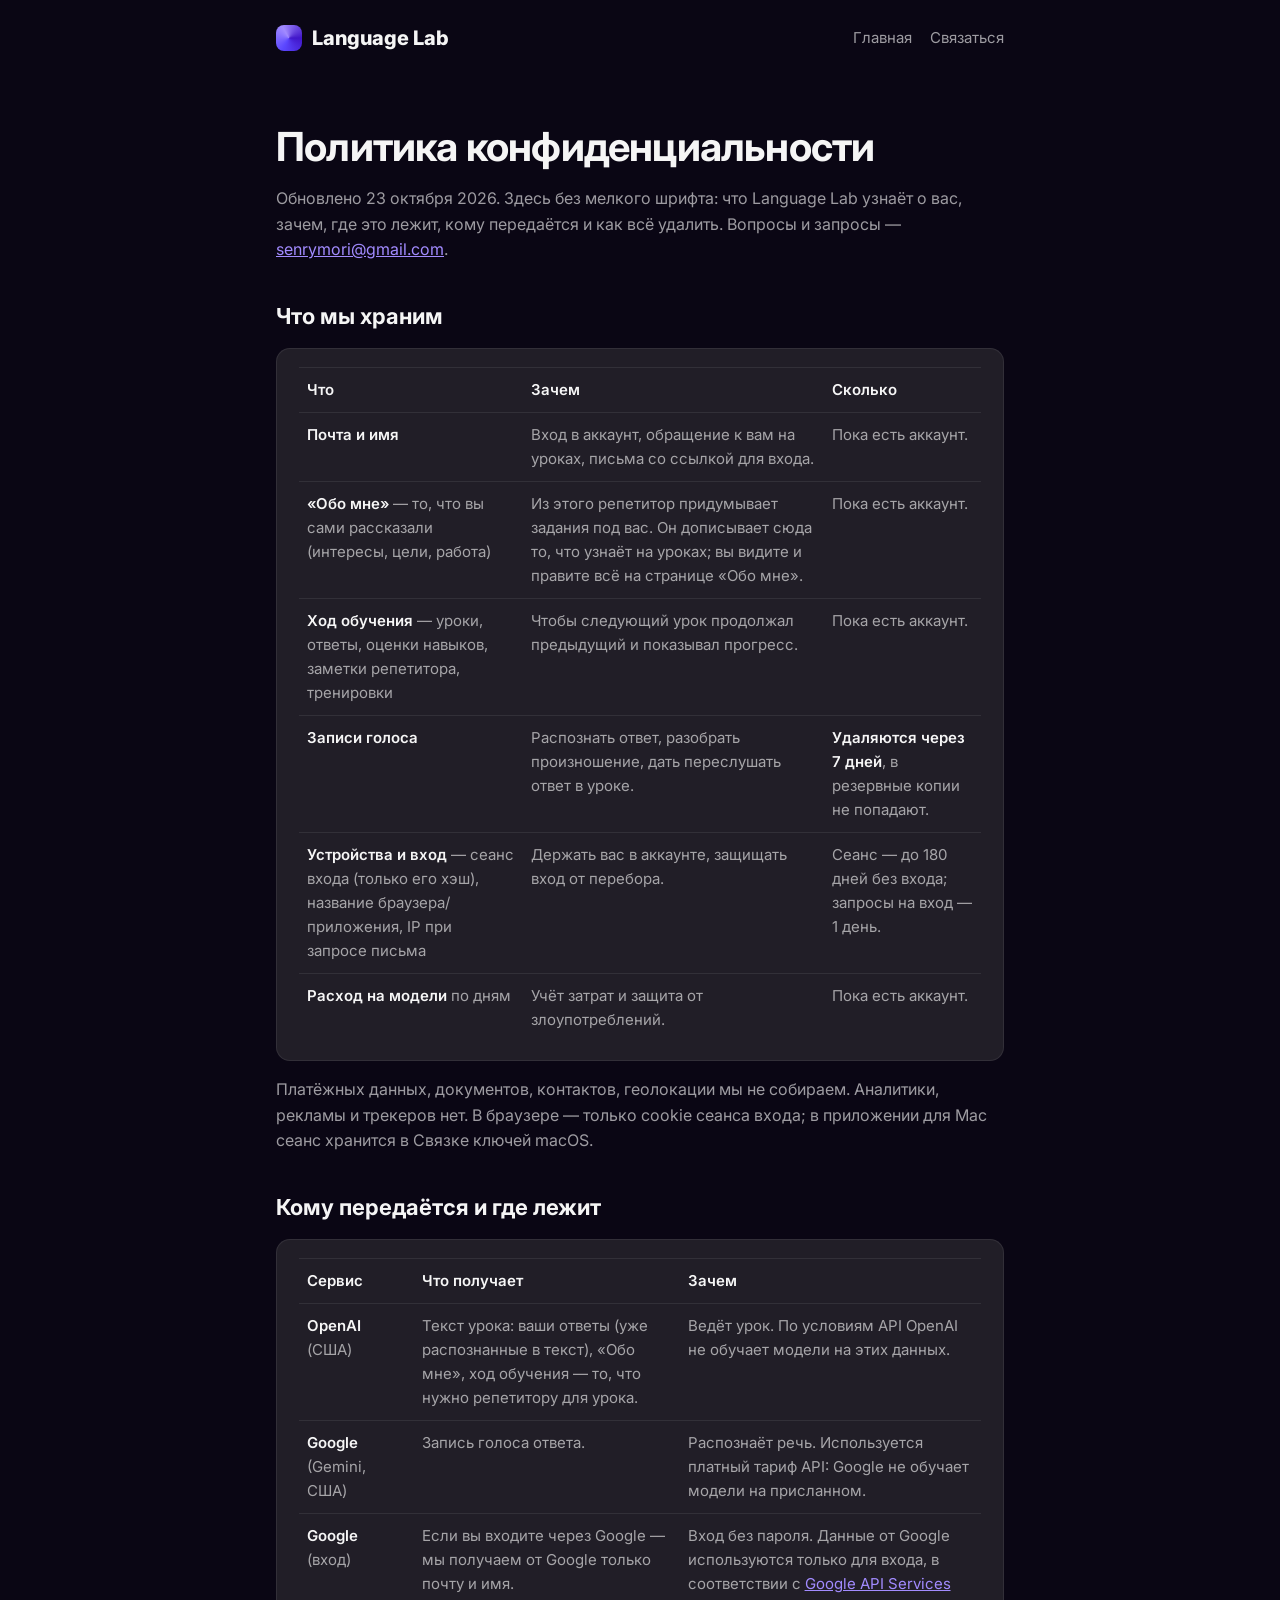
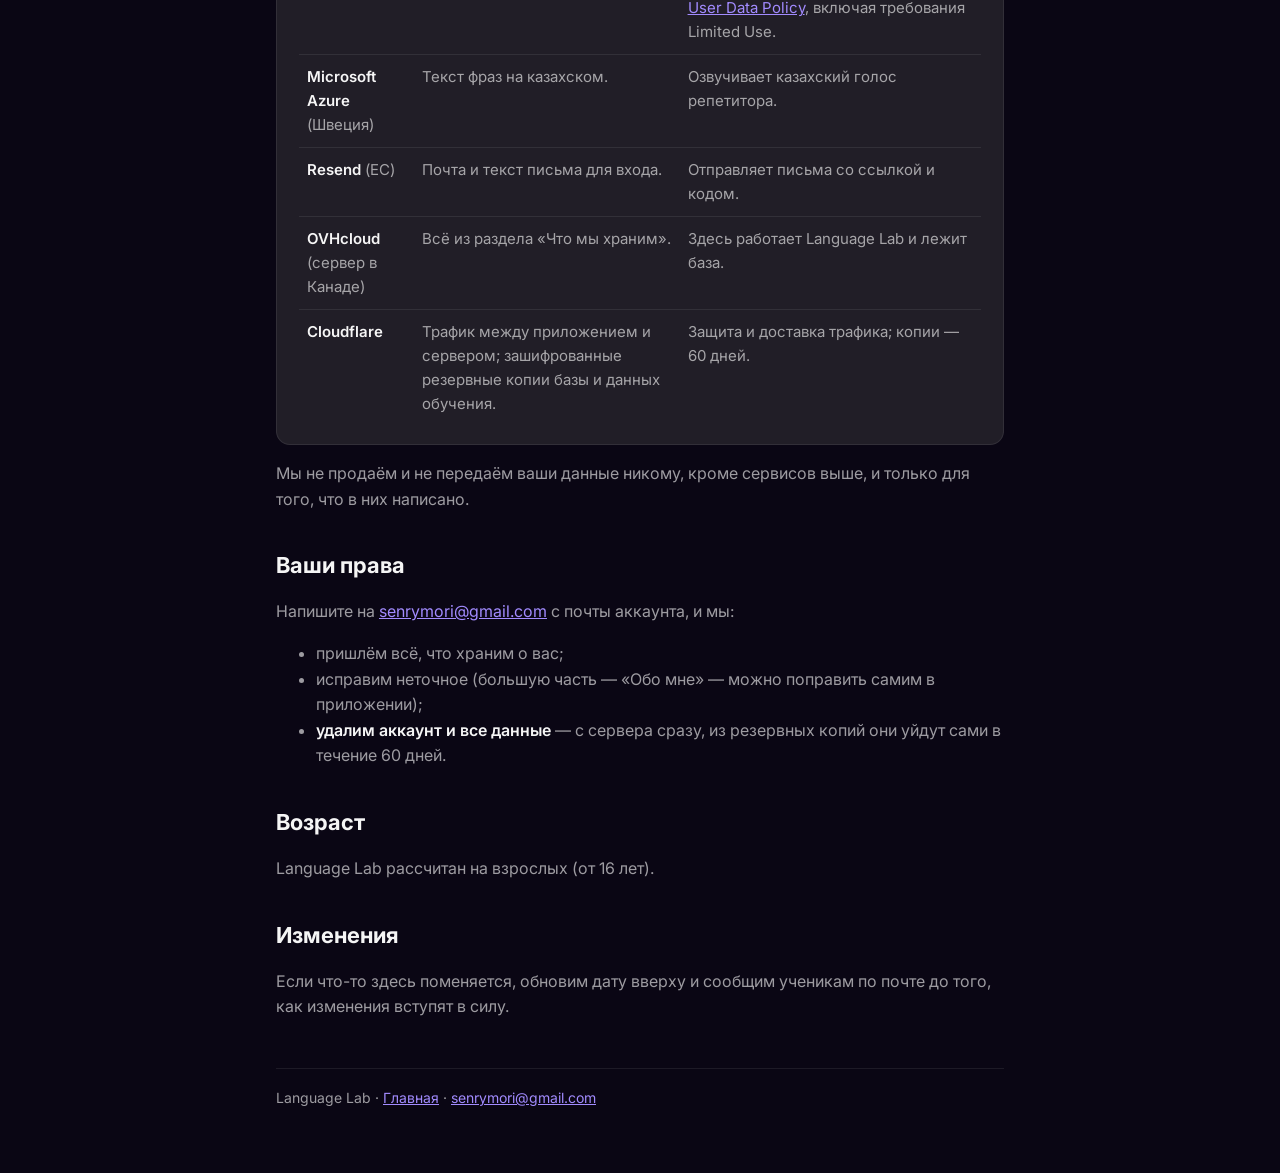
==== site/privacy/index.html @ 1368e7fe "Pages in site/ served by Cloudflare on langlab.uk (wrangler deploy): icon, link preview, 404, Google" ====
<!doctype html>
<html lang="ru">
<head>
<meta charset="utf-8">
<meta name="viewport" content="width=device-width, initial-scale=1">
<title>Политика конфиденциальности — Language Lab</title>
<meta name="description" content="Что Language Lab хранит о вас, кому передаёт и как всё удалить.">
<meta name="theme-color" content="#0a0614">
<link rel="icon" href="/favicon.svg" type="image/svg+xml">
<link rel="preconnect" href="https://fonts.googleapis.com">
<link href="https://fonts.googleapis.com/css2?family=Inter:wght@400;600;800&display=swap" rel="stylesheet">
<link rel="stylesheet" href="/style.css">
</head>
<body>
<div class="wrap">
<header><a class="logo" href="/"><i></i>Language Lab</a><nav><a href="/">Главная</a><a href="mailto:senrymori@gmail.com">Связаться</a></nav></header>

<h1>Политика конфиденциальности</h1>
<p>Обновлено 23 октября 2026. Здесь без мелкого шрифта: что Language Lab узнаёт о вас, зачем, где это лежит, кому
передаётся и как всё удалить. Вопросы и запросы — <a href="mailto:senrymori@gmail.com">senrymori@gmail.com</a>.</p>

<h2>Что мы храним</h2>
<div class="card table"><table>
<tr><th>Что</th><th>Зачем</th><th>Сколько</th></tr>
<tr><td><strong>Почта и имя</strong></td><td>Вход в аккаунт, обращение к вам на уроках, письма со ссылкой для входа.</td><td>Пока есть аккаунт.</td></tr>
<tr><td><strong>«Обо мне»</strong> — то, что вы сами рассказали (интересы, цели, работа)</td><td>Из этого репетитор придумывает задания под вас. Он дописывает сюда то, что узнаёт на уроках; вы видите и правите всё на странице «Обо мне».</td><td>Пока есть аккаунт.</td></tr>
<tr><td><strong>Ход обучения</strong> — уроки, ответы, оценки навыков, заметки репетитора, тренировки</td><td>Чтобы следующий урок продолжал предыдущий и показывал прогресс.</td><td>Пока есть аккаунт.</td></tr>
<tr><td><strong>Записи голоса</strong></td><td>Распознать ответ, разобрать произношение, дать переслушать ответ в уроке.</td><td><strong>Удаляются через 7 дней</strong>, в резервные копии не попадают.</td></tr>
<tr><td><strong>Устройства и вход</strong> — сеанс входа (только его хэш), название браузера/приложения, IP при запросе письма</td><td>Держать вас в аккаунте, защищать вход от перебора.</td><td>Сеанс — до 180 дней без входа; запросы на вход — 1 день.</td></tr>
<tr><td><strong>Расход на модели</strong> по дням</td><td>Учёт затрат и защита от злоупотреблений.</td><td>Пока есть аккаунт.</td></tr>
</table></div>
<p>Платёжных данных, документов, контактов, геолокации мы не собираем. Аналитики, рекламы и трекеров нет. В браузере —
только cookie сеанса входа; в приложении для Mac сеанс хранится в Связке ключей macOS.</p>

<h2>Кому передаётся и где лежит</h2>
<div class="card table"><table>
<tr><th>Сервис</th><th>Что получает</th><th>Зачем</th></tr>
<tr><td><strong>OpenAI</strong> (США)</td><td>Текст урока: ваши ответы (уже распознанные в текст), «Обо мне», ход обучения — то, что нужно репетитору для урока.</td><td>Ведёт урок. По условиям API OpenAI не обучает модели на этих данных.</td></tr>
<tr><td><strong>Google</strong> (Gemini, США)</td><td>Запись голоса ответа.</td><td>Распознаёт речь. Используется платный тариф API: Google не обучает модели на присланном.</td></tr>
<tr><td><strong>Google</strong> (вход)</td><td>Если вы входите через Google — мы получаем от Google только почту и имя.</td><td>Вход без пароля. Данные от Google используются только для входа, в соответствии с <a href="https://developers.google.com/terms/api-services-user-data-policy">Google API Services User Data Policy</a>, включая требования Limited Use.</td></tr>
<tr><td><strong>Microsoft Azure</strong> (Швеция)</td><td>Текст фраз на казахском.</td><td>Озвучивает казахский голос репетитора.</td></tr>
<tr><td><strong>Resend</strong> (ЕС)</td><td>Почта и текст письма для входа.</td><td>Отправляет письма со ссылкой и кодом.</td></tr>
<tr><td><strong>OVHcloud</strong> (сервер в Канаде)</td><td>Всё из раздела «Что мы храним».</td><td>Здесь работает Language Lab и лежит база.</td></tr>
<tr><td><strong>Cloudflare</strong></td><td>Трафик между приложением и сервером; зашифрованные резервные копии базы и данных обучения.</td><td>Защита и доставка трафика; копии — 60 дней.</td></tr>
</table></div>
<p>Мы не продаём и не передаём ваши данные никому, кроме сервисов выше, и только для того, что в них написано.</p>

<h2>Ваши права</h2>
<p>Напишите на <a href="mailto:senrymori@gmail.com">senrymori@gmail.com</a> с почты аккаунта, и мы:</p>
<ul>
<li>пришлём всё, что храним о вас;</li>
<li>исправим неточное (большую часть — «Обо мне» — можно поправить самим в приложении);</li>
<li><strong>удалим аккаунт и все данные</strong> — с сервера сразу, из резервных копий они уйдут сами в течение 60 дней.</li>
</ul>

<h2>Возраст</h2>
<p>Language Lab рассчитан на взрослых (от 16 лет).</p>

<h2>Изменения</h2>
<p>Если что-то здесь поменяется, обновим дату вверху и сообщим ученикам по почте до того, как изменения вступят в силу.</p>

<footer>Language Lab · <a href="/">Главная</a> · <a href="mailto:senrymori@gmail.com">senrymori@gmail.com</a></footer>
</div>
</body>
</html>
---- style.css ----
:root { --bg: #0a0614; --card: rgba(59, 58, 62, .48); --line: rgba(255, 255, 255, .08); --text: rgba(255, 255, 255, .96);
  --muted: rgba(255, 255, 255, .6); --accent: #4116c9; --accent-hi: #5b47ff; }
* { box-sizing: border-box; }
body { margin: 0; background: var(--bg); color: var(--text); font: 16px/1.6 Inter, -apple-system, BlinkMacSystemFont, sans-serif; }
a { color: #a28bff; }
.wrap { max-width: 760px; margin: 0 auto; padding: 0 16px 64px; }
header { display: flex; align-items: center; justify-content: space-between; padding: 22px 0; }
.logo { display: flex; align-items: center; gap: 10px; font-weight: 800; font-size: 20px; color: var(--text); text-decoration: none; }
.logo i { width: 26px; height: 26px; border-radius: 8px; background: conic-gradient(from 210deg, #5b47ff, #a28bff, #4116c9, #5b47ff); }
nav a { color: var(--muted); text-decoration: none; margin-left: 18px; font-size: 15px; }
nav a:hover { color: var(--text); }
h1 { font-size: 40px; line-height: 1.15; letter-spacing: -.02em; margin: 48px 0 16px; }
h2 { font-size: 22px; margin: 36px 0 10px; }
p, li { color: var(--muted); }
strong { color: var(--text); font-weight: 600; }
.card { background: var(--card); border: 1px solid var(--line); border-radius: 14px; padding: 18px 22px; margin: 14px 0; }
.grid { display: grid; grid-template-columns: repeat(2, 1fr); gap: 12px; }
.grid .card { margin: 0; }
.grid .card b { display: block; color: var(--text); margin-bottom: 4px; }
table { width: 100%; border-collapse: collapse; font-size: 15px; }
th, td { text-align: left; vertical-align: top; padding: 10px 8px; border-top: 1px solid var(--line); }
th { color: var(--text); font-weight: 600; }
td { color: var(--muted); }
.table { overflow-x: auto; }
footer { margin-top: 48px; color: var(--muted); font-size: 14px; border-top: 1px solid var(--line); padding-top: 18px; }
::-webkit-scrollbar { width: 10px; height: 10px; background: transparent; }
::-webkit-scrollbar-thumb { background: rgba(255, 255, 255, .14); border-radius: 10px; border: 3px solid transparent; background-clip: padding-box; }
@media (max-width: 560px) { h1 { font-size: 30px; } nav a { margin-left: 12px; } .grid { grid-template-columns: 1fr; } }
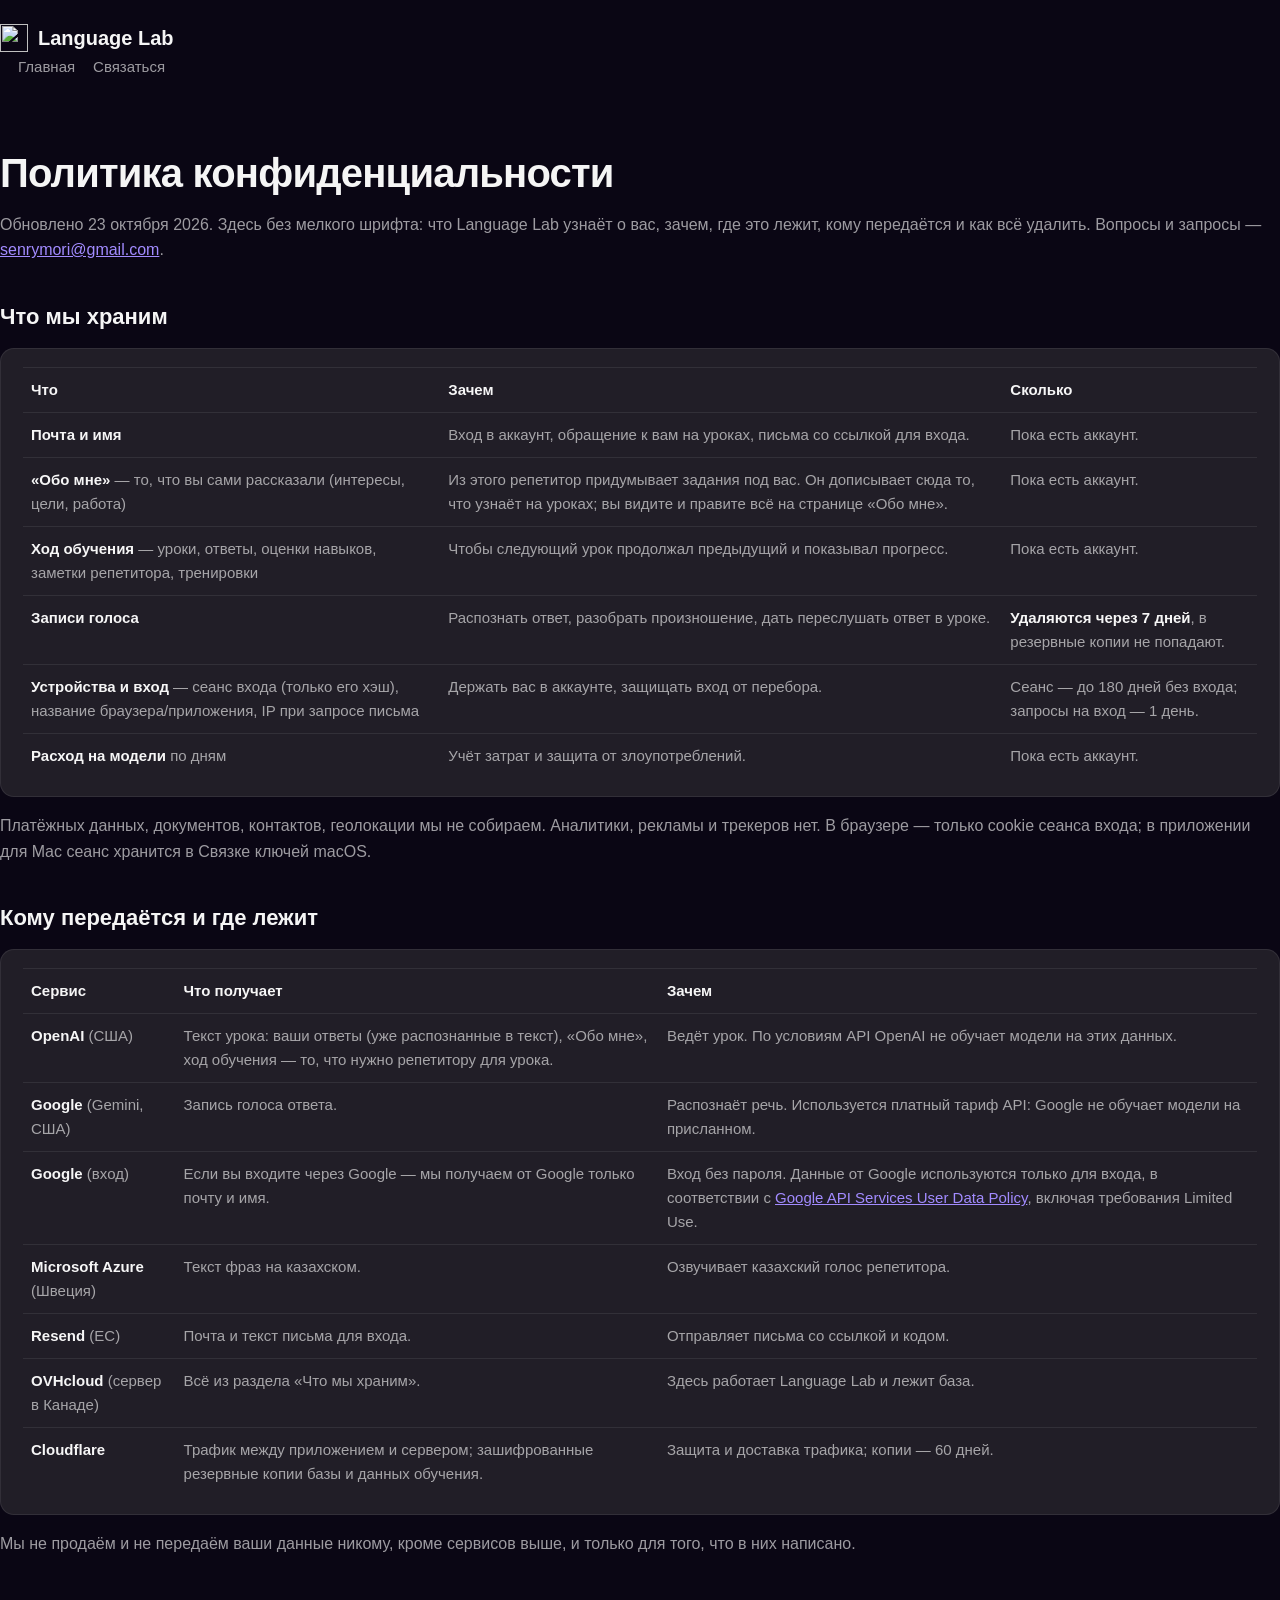
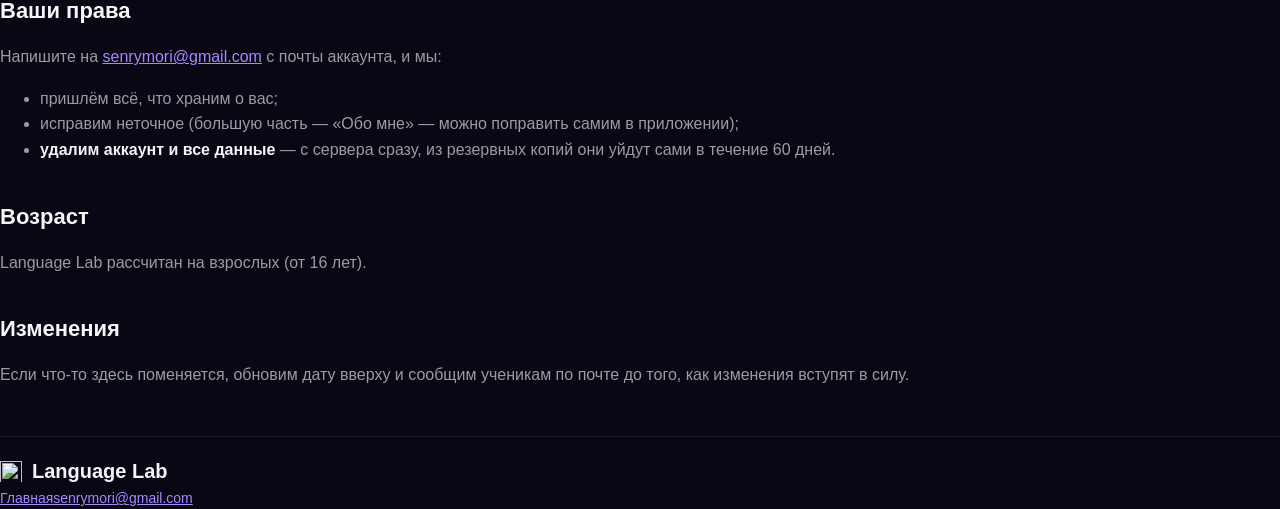
==== commit 78893c68: "Landing: hero with a lesson playing (the tutor hears the error and corrects it), language posters as" ====
--- a/site/privacy/index.html
+++ b/site/privacy/index.html
@@ -7,13 +7,16 @@
 <meta name="description" content="Что Language Lab хранит о вас, кому передаёт и как всё удалить.">
 <meta name="theme-color" content="#0a0614">
 <link rel="icon" href="/favicon.svg" type="image/svg+xml">
-<link rel="preconnect" href="https://fonts.googleapis.com">
-<link href="https://fonts.googleapis.com/css2?family=Inter:wght@400;600;800&display=swap" rel="stylesheet">
 <link rel="stylesheet" href="/style.css">
 </head>
 <body>
-<div class="wrap">
-<header><a class="logo" href="/"><i></i>Language Lab</a><nav><a href="/">Главная</a><a href="mailto:senrymori@gmail.com">Связаться</a></nav></header>
+<header class="bar">
+  <div class="bar-in">
+    <a class="logo" href="/"><img src="/favicon.svg" alt="" width="28" height="28">Language Lab</a>
+    <nav><a href="/">Главная</a><a href="mailto:senrymori@gmail.com">Связаться</a></nav>
+  </div>
+</header>
+<main class="doc">
 
 <h1>Политика конфиденциальности</h1>
 <p>Обновлено 23 октября 2026. Здесь без мелкого шрифта: что Language Lab узнаёт о вас, зачем, где это лежит, кому
@@ -59,7 +62,12 @@
 <h2>Изменения</h2>
 <p>Если что-то здесь поменяется, обновим дату вверху и сообщим ученикам по почте до того, как изменения вступят в силу.</p>
 
-<footer>Language Lab · <a href="/">Главная</a> · <a href="mailto:senrymori@gmail.com">senrymori@gmail.com</a></footer>
-</div>
+</main>
+<footer class="foot">
+  <div class="foot-in">
+    <a class="logo" href="/"><img src="/favicon.svg" alt="" width="22" height="22">Language Lab</a>
+    <span><a href="/">Главная</a><a href="mailto:senrymori@gmail.com">senrymori@gmail.com</a></span>
+  </div>
+</footer>
 </body>
 </html>
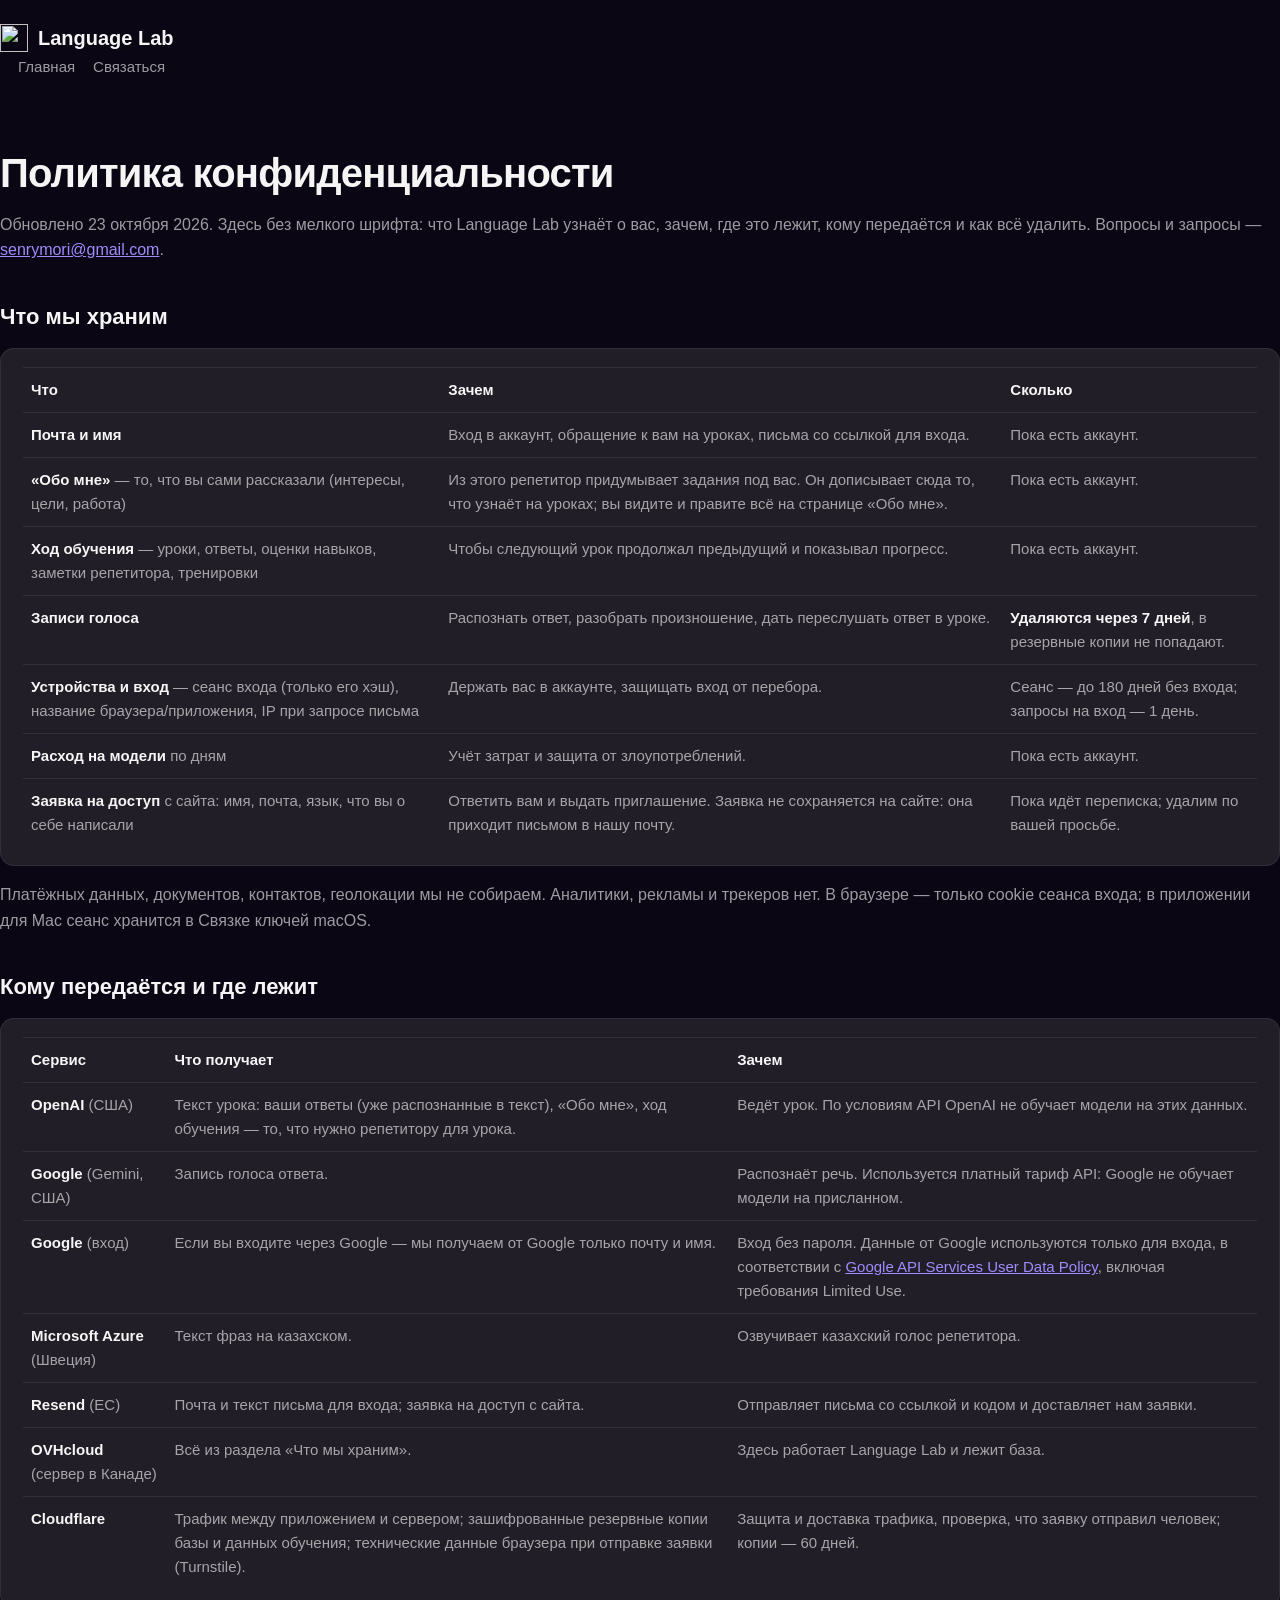
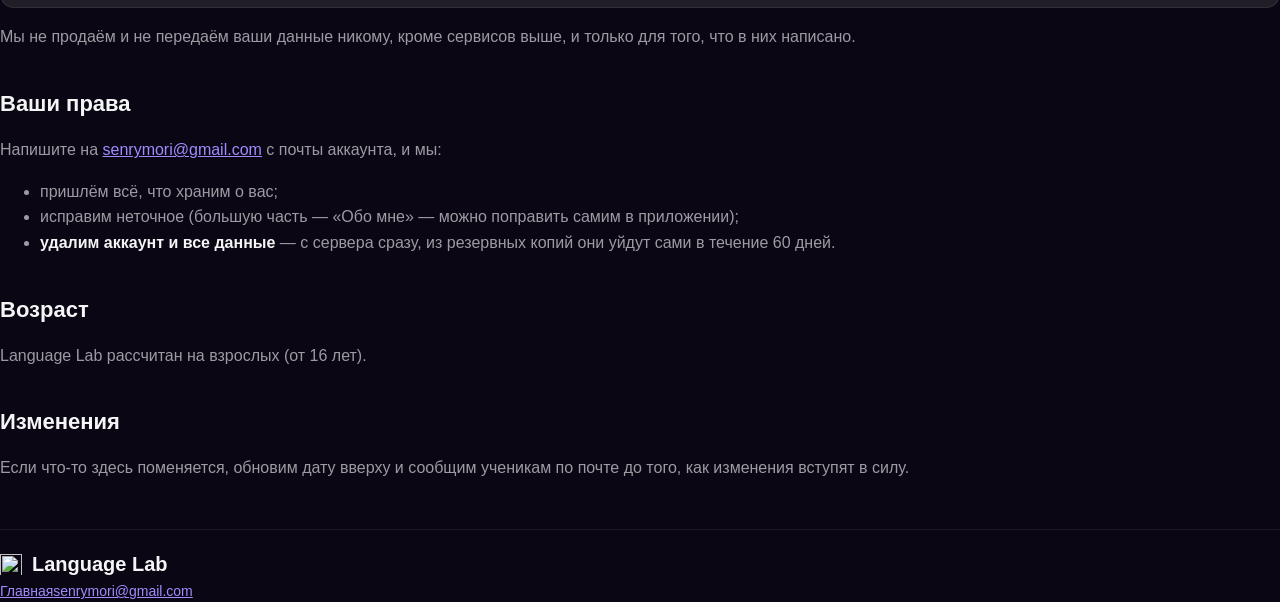
==== commit 7cec7443: "Access requests through a form on the site instead of the owner's address: the worker checks Turnsti" ====
--- a/site/privacy/index.html
+++ b/site/privacy/index.html
@@ -31,6 +31,7 @@
 <tr><td><strong>Записи голоса</strong></td><td>Распознать ответ, разобрать произношение, дать переслушать ответ в уроке.</td><td><strong>Удаляются через 7 дней</strong>, в резервные копии не попадают.</td></tr>
 <tr><td><strong>Устройства и вход</strong> — сеанс входа (только его хэш), название браузера/приложения, IP при запросе письма</td><td>Держать вас в аккаунте, защищать вход от перебора.</td><td>Сеанс — до 180 дней без входа; запросы на вход — 1 день.</td></tr>
 <tr><td><strong>Расход на модели</strong> по дням</td><td>Учёт затрат и защита от злоупотреблений.</td><td>Пока есть аккаунт.</td></tr>
+<tr><td><strong>Заявка на доступ</strong> с сайта: имя, почта, язык, что вы о себе написали</td><td>Ответить вам и выдать приглашение. Заявка не сохраняется на сайте: она приходит письмом в нашу почту.</td><td>Пока идёт переписка; удалим по вашей просьбе.</td></tr>
 </table></div>
 <p>Платёжных данных, документов, контактов, геолокации мы не собираем. Аналитики, рекламы и трекеров нет. В браузере —
 только cookie сеанса входа; в приложении для Mac сеанс хранится в Связке ключей macOS.</p>
@@ -42,9 +43,9 @@
 <tr><td><strong>Google</strong> (Gemini, США)</td><td>Запись голоса ответа.</td><td>Распознаёт речь. Используется платный тариф API: Google не обучает модели на присланном.</td></tr>
 <tr><td><strong>Google</strong> (вход)</td><td>Если вы входите через Google — мы получаем от Google только почту и имя.</td><td>Вход без пароля. Данные от Google используются только для входа, в соответствии с <a href="https://developers.google.com/terms/api-services-user-data-policy">Google API Services User Data Policy</a>, включая требования Limited Use.</td></tr>
 <tr><td><strong>Microsoft Azure</strong> (Швеция)</td><td>Текст фраз на казахском.</td><td>Озвучивает казахский голос репетитора.</td></tr>
-<tr><td><strong>Resend</strong> (ЕС)</td><td>Почта и текст письма для входа.</td><td>Отправляет письма со ссылкой и кодом.</td></tr>
+<tr><td><strong>Resend</strong> (ЕС)</td><td>Почта и текст письма для входа; заявка на доступ с сайта.</td><td>Отправляет письма со ссылкой и кодом и доставляет нам заявки.</td></tr>
 <tr><td><strong>OVHcloud</strong> (сервер в Канаде)</td><td>Всё из раздела «Что мы храним».</td><td>Здесь работает Language Lab и лежит база.</td></tr>
-<tr><td><strong>Cloudflare</strong></td><td>Трафик между приложением и сервером; зашифрованные резервные копии базы и данных обучения.</td><td>Защита и доставка трафика; копии — 60 дней.</td></tr>
+<tr><td><strong>Cloudflare</strong></td><td>Трафик между приложением и сервером; зашифрованные резервные копии базы и данных обучения; технические данные браузера при отправке заявки (Turnstile).</td><td>Защита и доставка трафика, проверка, что заявку отправил человек; копии — 60 дней.</td></tr>
 </table></div>
 <p>Мы не продаём и не передаём ваши данные никому, кроме сервисов выше, и только для того, что в них написано.</p>
 
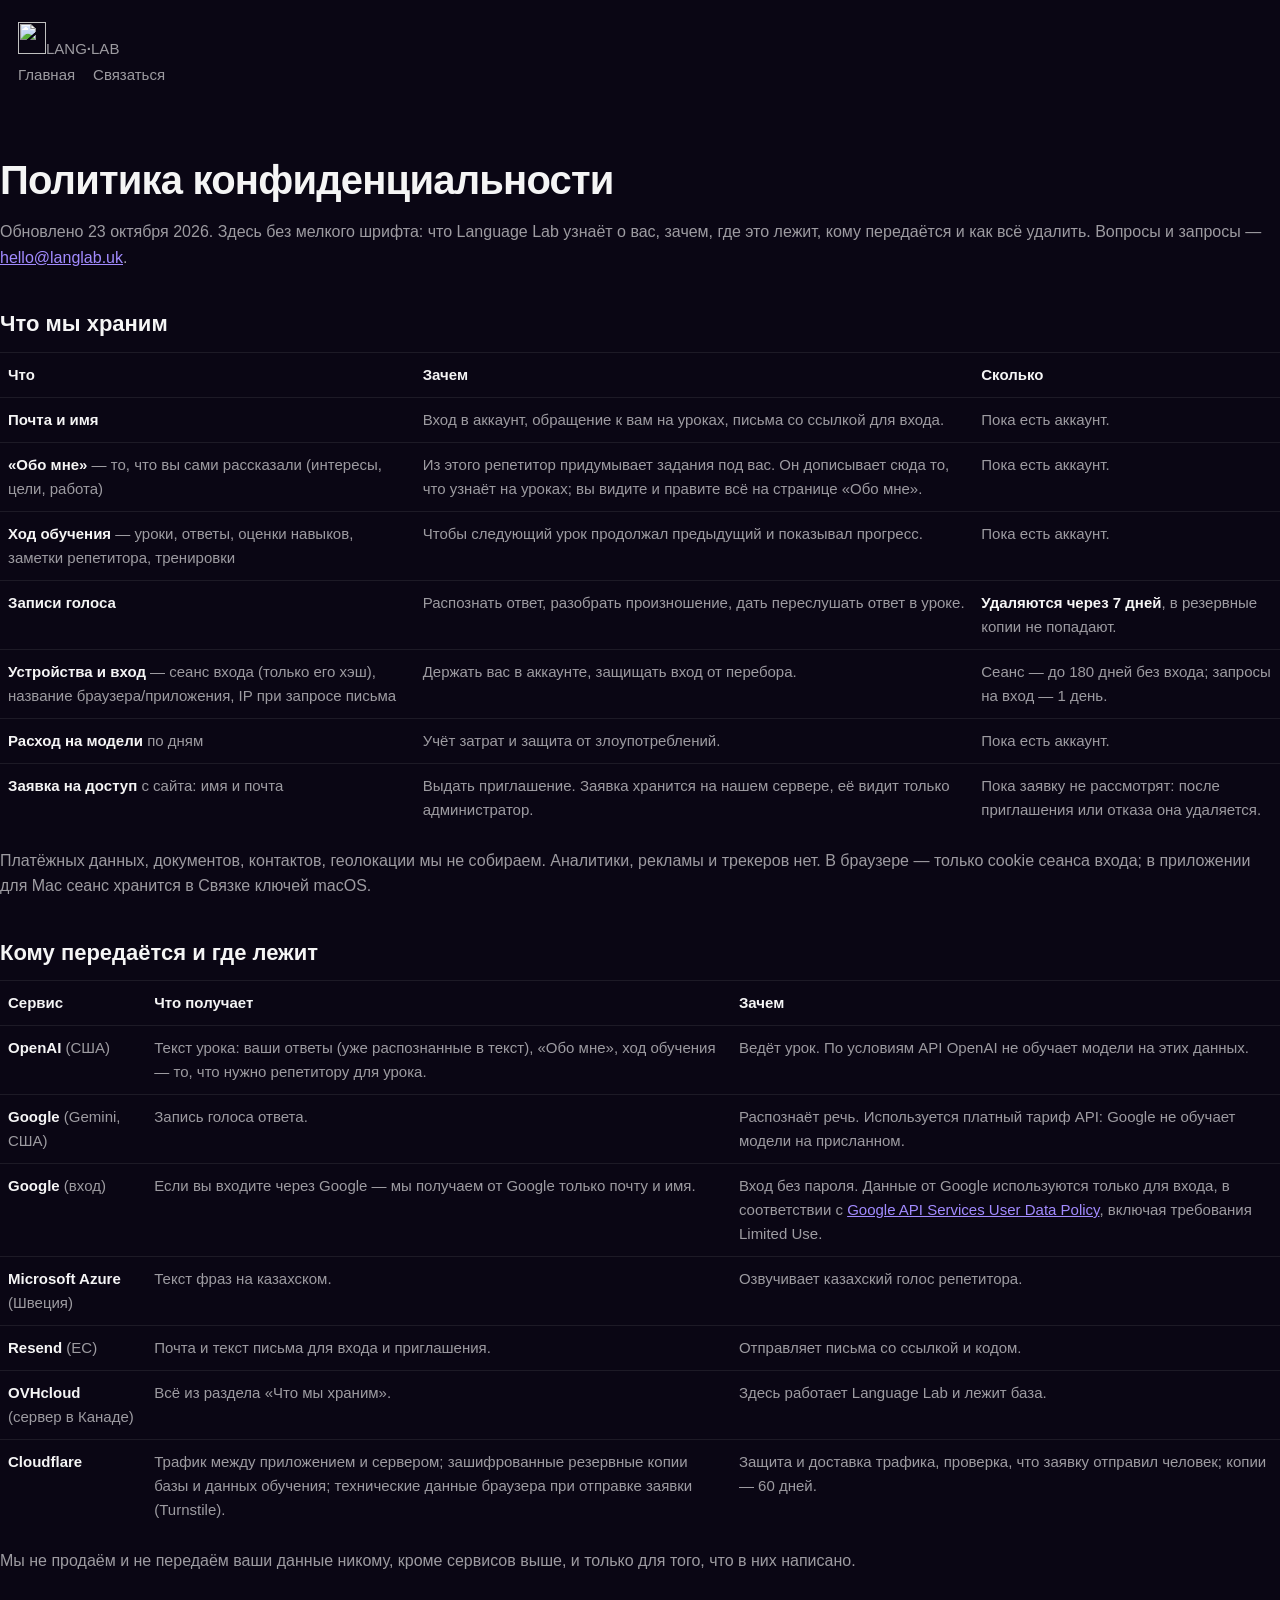
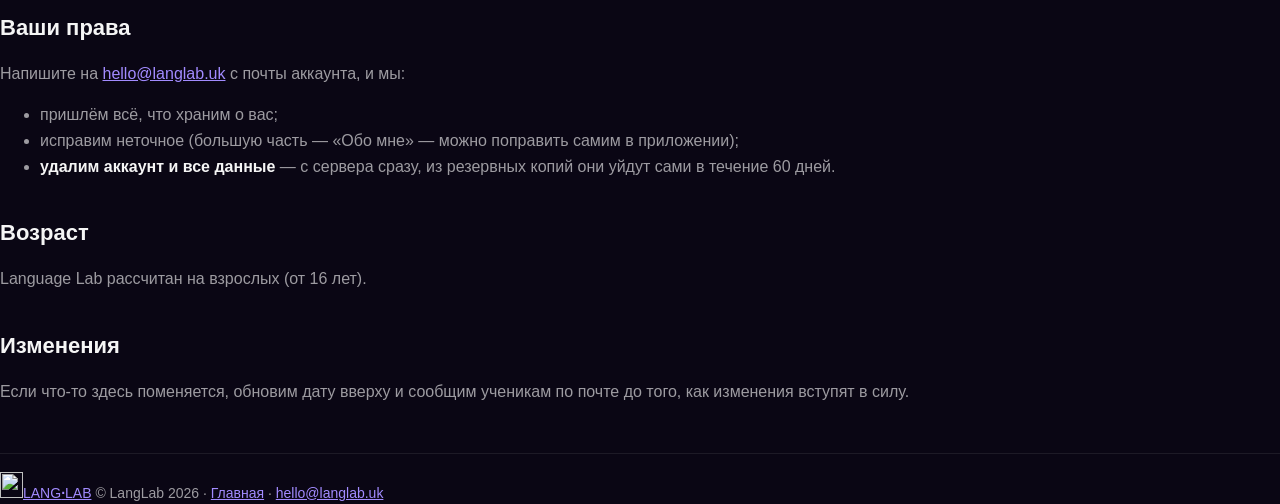
==== commit 6fa4f88c: "The landing in the LangLab design: four frames and the closing titles, the lemur as the hero (the te" ====
--- a/site/privacy/index.html
+++ b/site/privacy/index.html
@@ -3,27 +3,28 @@
 <head>
 <meta charset="utf-8">
 <meta name="viewport" content="width=device-width, initial-scale=1">
-<title>Политика конфиденциальности — Language Lab</title>
+<title>Политика конфиденциальности — LangLab</title>
 <meta name="description" content="Что Language Lab хранит о вас, кому передаёт и как всё удалить.">
-<meta name="theme-color" content="#0a0614">
+<meta name="theme-color" content="#f4e8dc">
 <link rel="icon" href="/favicon.svg" type="image/svg+xml">
+<link rel="preload" href="/fonts/golos-cyrillic.woff2" as="font" type="font/woff2" crossorigin>
 <link rel="stylesheet" href="/style.css">
 </head>
 <body>
-<header class="bar">
-  <div class="bar-in">
-    <a class="logo" href="/"><img src="/favicon.svg" alt="" width="28" height="28">Language Lab</a>
-    <nav><a href="/">Главная</a><a href="mailto:senrymori@gmail.com">Связаться</a></nav>
-  </div>
+<header class="page-bar">
+  <nav class="ll-nav">
+    <a class="ll-mark" href="/"><img class="ll-mark-logo" src="/img/logo.svg" alt="" width="28" height="32">LANG<b>·</b>LAB</a>
+    <div class="ll-nav-links"><a href="/">Главная</a><a href="mailto:hello@langlab.uk">Связаться</a></div>
+  </nav>
 </header>
 <main class="doc">
 
 <h1>Политика конфиденциальности</h1>
 <p>Обновлено 23 октября 2026. Здесь без мелкого шрифта: что Language Lab узнаёт о вас, зачем, где это лежит, кому
-передаётся и как всё удалить. Вопросы и запросы — <a href="mailto:senrymori@gmail.com">senrymori@gmail.com</a>.</p>
+передаётся и как всё удалить. Вопросы и запросы — <a href="mailto:hello@langlab.uk">hello@langlab.uk</a>.</p>
 
 <h2>Что мы храним</h2>
-<div class="card table"><table>
+<div class="table"><table>
 <tr><th>Что</th><th>Зачем</th><th>Сколько</th></tr>
 <tr><td><strong>Почта и имя</strong></td><td>Вход в аккаунт, обращение к вам на уроках, письма со ссылкой для входа.</td><td>Пока есть аккаунт.</td></tr>
 <tr><td><strong>«Обо мне»</strong> — то, что вы сами рассказали (интересы, цели, работа)</td><td>Из этого репетитор придумывает задания под вас. Он дописывает сюда то, что узнаёт на уроках; вы видите и правите всё на странице «Обо мне».</td><td>Пока есть аккаунт.</td></tr>
@@ -31,26 +32,26 @@
 <tr><td><strong>Записи голоса</strong></td><td>Распознать ответ, разобрать произношение, дать переслушать ответ в уроке.</td><td><strong>Удаляются через 7 дней</strong>, в резервные копии не попадают.</td></tr>
 <tr><td><strong>Устройства и вход</strong> — сеанс входа (только его хэш), название браузера/приложения, IP при запросе письма</td><td>Держать вас в аккаунте, защищать вход от перебора.</td><td>Сеанс — до 180 дней без входа; запросы на вход — 1 день.</td></tr>
 <tr><td><strong>Расход на модели</strong> по дням</td><td>Учёт затрат и защита от злоупотреблений.</td><td>Пока есть аккаунт.</td></tr>
-<tr><td><strong>Заявка на доступ</strong> с сайта: имя, почта, язык, что вы о себе написали</td><td>Ответить вам и выдать приглашение. Заявка не сохраняется на сайте: она приходит письмом в нашу почту.</td><td>Пока идёт переписка; удалим по вашей просьбе.</td></tr>
+<tr><td><strong>Заявка на доступ</strong> с сайта: имя и почта</td><td>Выдать приглашение. Заявка хранится на нашем сервере, её видит только администратор.</td><td>Пока заявку не рассмотрят: после приглашения или отказа она удаляется.</td></tr>
 </table></div>
 <p>Платёжных данных, документов, контактов, геолокации мы не собираем. Аналитики, рекламы и трекеров нет. В браузере —
 только cookie сеанса входа; в приложении для Mac сеанс хранится в Связке ключей macOS.</p>
 
 <h2>Кому передаётся и где лежит</h2>
-<div class="card table"><table>
+<div class="table"><table>
 <tr><th>Сервис</th><th>Что получает</th><th>Зачем</th></tr>
 <tr><td><strong>OpenAI</strong> (США)</td><td>Текст урока: ваши ответы (уже распознанные в текст), «Обо мне», ход обучения — то, что нужно репетитору для урока.</td><td>Ведёт урок. По условиям API OpenAI не обучает модели на этих данных.</td></tr>
 <tr><td><strong>Google</strong> (Gemini, США)</td><td>Запись голоса ответа.</td><td>Распознаёт речь. Используется платный тариф API: Google не обучает модели на присланном.</td></tr>
 <tr><td><strong>Google</strong> (вход)</td><td>Если вы входите через Google — мы получаем от Google только почту и имя.</td><td>Вход без пароля. Данные от Google используются только для входа, в соответствии с <a href="https://developers.google.com/terms/api-services-user-data-policy">Google API Services User Data Policy</a>, включая требования Limited Use.</td></tr>
 <tr><td><strong>Microsoft Azure</strong> (Швеция)</td><td>Текст фраз на казахском.</td><td>Озвучивает казахский голос репетитора.</td></tr>
-<tr><td><strong>Resend</strong> (ЕС)</td><td>Почта и текст письма для входа; заявка на доступ с сайта.</td><td>Отправляет письма со ссылкой и кодом и доставляет нам заявки.</td></tr>
+<tr><td><strong>Resend</strong> (ЕС)</td><td>Почта и текст письма для входа и приглашения.</td><td>Отправляет письма со ссылкой и кодом.</td></tr>
 <tr><td><strong>OVHcloud</strong> (сервер в Канаде)</td><td>Всё из раздела «Что мы храним».</td><td>Здесь работает Language Lab и лежит база.</td></tr>
 <tr><td><strong>Cloudflare</strong></td><td>Трафик между приложением и сервером; зашифрованные резервные копии базы и данных обучения; технические данные браузера при отправке заявки (Turnstile).</td><td>Защита и доставка трафика, проверка, что заявку отправил человек; копии — 60 дней.</td></tr>
 </table></div>
 <p>Мы не продаём и не передаём ваши данные никому, кроме сервисов выше, и только для того, что в них написано.</p>
 
 <h2>Ваши права</h2>
-<p>Напишите на <a href="mailto:senrymori@gmail.com">senrymori@gmail.com</a> с почты аккаунта, и мы:</p>
+<p>Напишите на <a href="mailto:hello@langlab.uk">hello@langlab.uk</a> с почты аккаунта, и мы:</p>
 <ul>
 <li>пришлём всё, что храним о вас;</li>
 <li>исправим неточное (большую часть — «Обо мне» — можно поправить самим в приложении);</li>
@@ -64,11 +65,9 @@
 <p>Если что-то здесь поменяется, обновим дату вверху и сообщим ученикам по почте до того, как изменения вступят в силу.</p>
 
 </main>
-<footer class="foot">
-  <div class="foot-in">
-    <a class="logo" href="/"><img src="/favicon.svg" alt="" width="22" height="22">Language Lab</a>
-    <span><a href="/">Главная</a><a href="mailto:senrymori@gmail.com">senrymori@gmail.com</a></span>
-  </div>
+<footer class="page-foot ll-grain" data-theme="dark">
+  <a class="ll-mark" href="/"><img class="ll-mark-logo" src="/img/logo-dark.svg" alt="" width="23" height="26">LANG<b>·</b>LAB</a>
+  <span class="end-credit">© LangLab 2026 · <a href="/">Главная</a> · <a href="mailto:hello@langlab.uk">hello@langlab.uk</a></span>
 </footer>
 </body>
 </html>
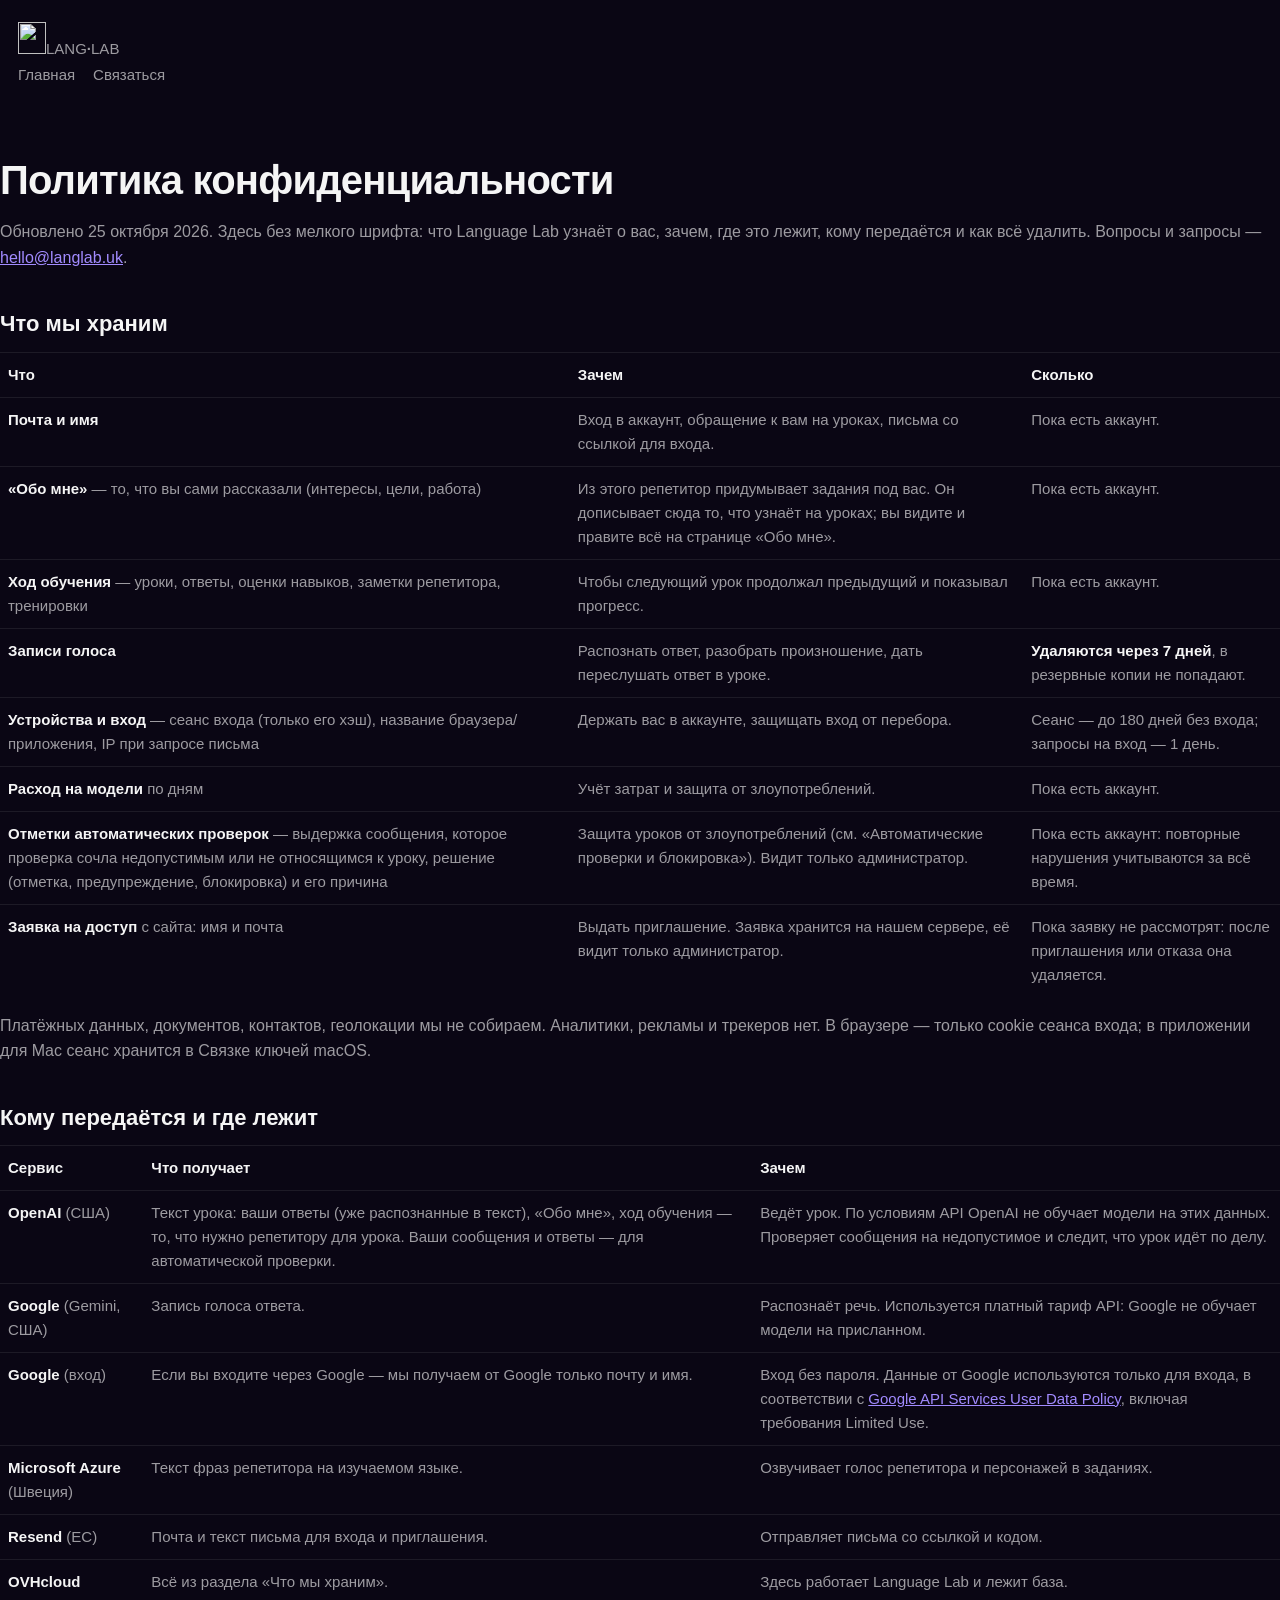
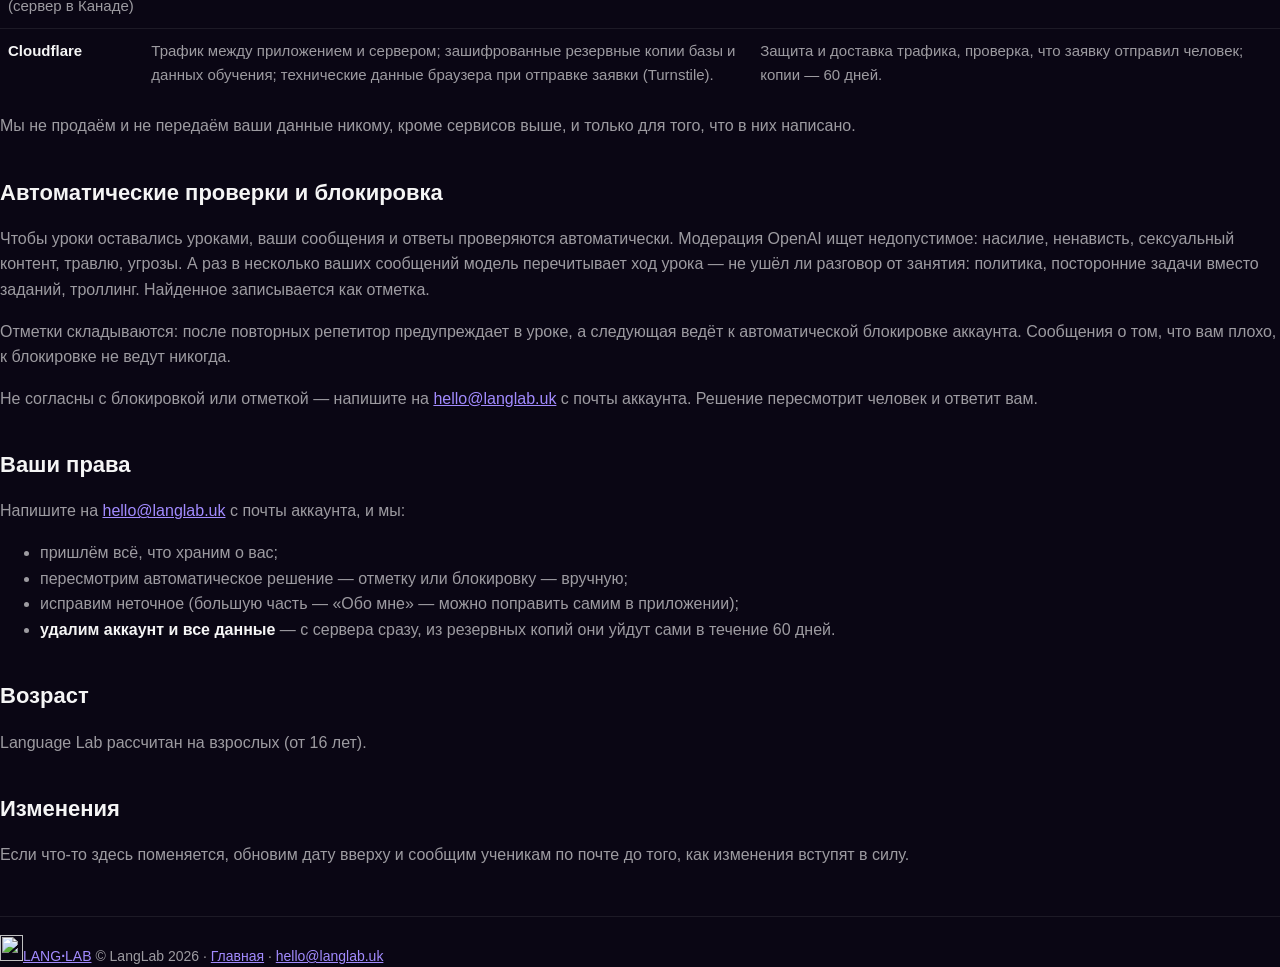
==== commit 4cdc12ae: "Privacy: automatic checks and blocking — what is checked (OpenAI moderation, a periodic read of the " ====
--- a/site/privacy/index.html
+++ b/site/privacy/index.html
@@ -20,7 +20,7 @@
 <main class="doc">
 
 <h1>Политика конфиденциальности</h1>
-<p>Обновлено 23 октября 2026. Здесь без мелкого шрифта: что Language Lab узнаёт о вас, зачем, где это лежит, кому
+<p>Обновлено 25 октября 2026. Здесь без мелкого шрифта: что Language Lab узнаёт о вас, зачем, где это лежит, кому
 передаётся и как всё удалить. Вопросы и запросы — <a href="mailto:hello@langlab.uk">hello@langlab.uk</a>.</p>
 
 <h2>Что мы храним</h2>
@@ -32,6 +32,7 @@
 <tr><td><strong>Записи голоса</strong></td><td>Распознать ответ, разобрать произношение, дать переслушать ответ в уроке.</td><td><strong>Удаляются через 7 дней</strong>, в резервные копии не попадают.</td></tr>
 <tr><td><strong>Устройства и вход</strong> — сеанс входа (только его хэш), название браузера/приложения, IP при запросе письма</td><td>Держать вас в аккаунте, защищать вход от перебора.</td><td>Сеанс — до 180 дней без входа; запросы на вход — 1 день.</td></tr>
 <tr><td><strong>Расход на модели</strong> по дням</td><td>Учёт затрат и защита от злоупотреблений.</td><td>Пока есть аккаунт.</td></tr>
+<tr><td><strong>Отметки автоматических проверок</strong> — выдержка сообщения, которое проверка сочла недопустимым или не относящимся к уроку, решение (отметка, предупреждение, блокировка) и его причина</td><td>Защита уроков от злоупотреблений (см. «Автоматические проверки и блокировка»). Видит только администратор.</td><td>Пока есть аккаунт: повторные нарушения учитываются за всё время.</td></tr>
 <tr><td><strong>Заявка на доступ</strong> с сайта: имя и почта</td><td>Выдать приглашение. Заявка хранится на нашем сервере, её видит только администратор.</td><td>Пока заявку не рассмотрят: после приглашения или отказа она удаляется.</td></tr>
 </table></div>
 <p>Платёжных данных, документов, контактов, геолокации мы не собираем. Аналитики, рекламы и трекеров нет. В браузере —
@@ -40,20 +41,30 @@
 <h2>Кому передаётся и где лежит</h2>
 <div class="table"><table>
 <tr><th>Сервис</th><th>Что получает</th><th>Зачем</th></tr>
-<tr><td><strong>OpenAI</strong> (США)</td><td>Текст урока: ваши ответы (уже распознанные в текст), «Обо мне», ход обучения — то, что нужно репетитору для урока.</td><td>Ведёт урок. По условиям API OpenAI не обучает модели на этих данных.</td></tr>
+<tr><td><strong>OpenAI</strong> (США)</td><td>Текст урока: ваши ответы (уже распознанные в текст), «Обо мне», ход обучения — то, что нужно репетитору для урока. Ваши сообщения и ответы — для автоматической проверки.</td><td>Ведёт урок. По условиям API OpenAI не обучает модели на этих данных. Проверяет сообщения на недопустимое и следит, что урок идёт по делу.</td></tr>
 <tr><td><strong>Google</strong> (Gemini, США)</td><td>Запись голоса ответа.</td><td>Распознаёт речь. Используется платный тариф API: Google не обучает модели на присланном.</td></tr>
 <tr><td><strong>Google</strong> (вход)</td><td>Если вы входите через Google — мы получаем от Google только почту и имя.</td><td>Вход без пароля. Данные от Google используются только для входа, в соответствии с <a href="https://developers.google.com/terms/api-services-user-data-policy">Google API Services User Data Policy</a>, включая требования Limited Use.</td></tr>
-<tr><td><strong>Microsoft Azure</strong> (Швеция)</td><td>Текст фраз на казахском.</td><td>Озвучивает казахский голос репетитора.</td></tr>
+<tr><td><strong>Microsoft Azure</strong> (Швеция)</td><td>Текст фраз репетитора на изучаемом языке.</td><td>Озвучивает голос репетитора и персонажей в заданиях.</td></tr>
 <tr><td><strong>Resend</strong> (ЕС)</td><td>Почта и текст письма для входа и приглашения.</td><td>Отправляет письма со ссылкой и кодом.</td></tr>
 <tr><td><strong>OVHcloud</strong> (сервер в Канаде)</td><td>Всё из раздела «Что мы храним».</td><td>Здесь работает Language Lab и лежит база.</td></tr>
 <tr><td><strong>Cloudflare</strong></td><td>Трафик между приложением и сервером; зашифрованные резервные копии базы и данных обучения; технические данные браузера при отправке заявки (Turnstile).</td><td>Защита и доставка трафика, проверка, что заявку отправил человек; копии — 60 дней.</td></tr>
 </table></div>
 <p>Мы не продаём и не передаём ваши данные никому, кроме сервисов выше, и только для того, что в них написано.</p>
 
+<h2>Автоматические проверки и блокировка</h2>
+<p>Чтобы уроки оставались уроками, ваши сообщения и ответы проверяются автоматически. Модерация OpenAI ищет недопустимое:
+насилие, ненависть, сексуальный контент, травлю, угрозы. А раз в несколько ваших сообщений модель перечитывает ход урока —
+не ушёл ли разговор от занятия: политика, посторонние задачи вместо заданий, троллинг. Найденное записывается как отметка.</p>
+<p>Отметки складываются: после повторных репетитор предупреждает в уроке, а следующая ведёт к автоматической блокировке
+аккаунта. Сообщения о том, что вам плохо, к блокировке не ведут никогда.</p>
+<p>Не согласны с блокировкой или отметкой — напишите на <a href="mailto:hello@langlab.uk">hello@langlab.uk</a> с почты
+аккаунта. Решение пересмотрит человек и ответит вам.</p>
+
 <h2>Ваши права</h2>
 <p>Напишите на <a href="mailto:hello@langlab.uk">hello@langlab.uk</a> с почты аккаунта, и мы:</p>
 <ul>
 <li>пришлём всё, что храним о вас;</li>
+<li>пересмотрим автоматическое решение — отметку или блокировку — вручную;</li>
 <li>исправим неточное (большую часть — «Обо мне» — можно поправить самим в приложении);</li>
 <li><strong>удалим аккаунт и все данные</strong> — с сервера сразу, из резервных копий они уйдут сами в течение 60 дней.</li>
 </ul>
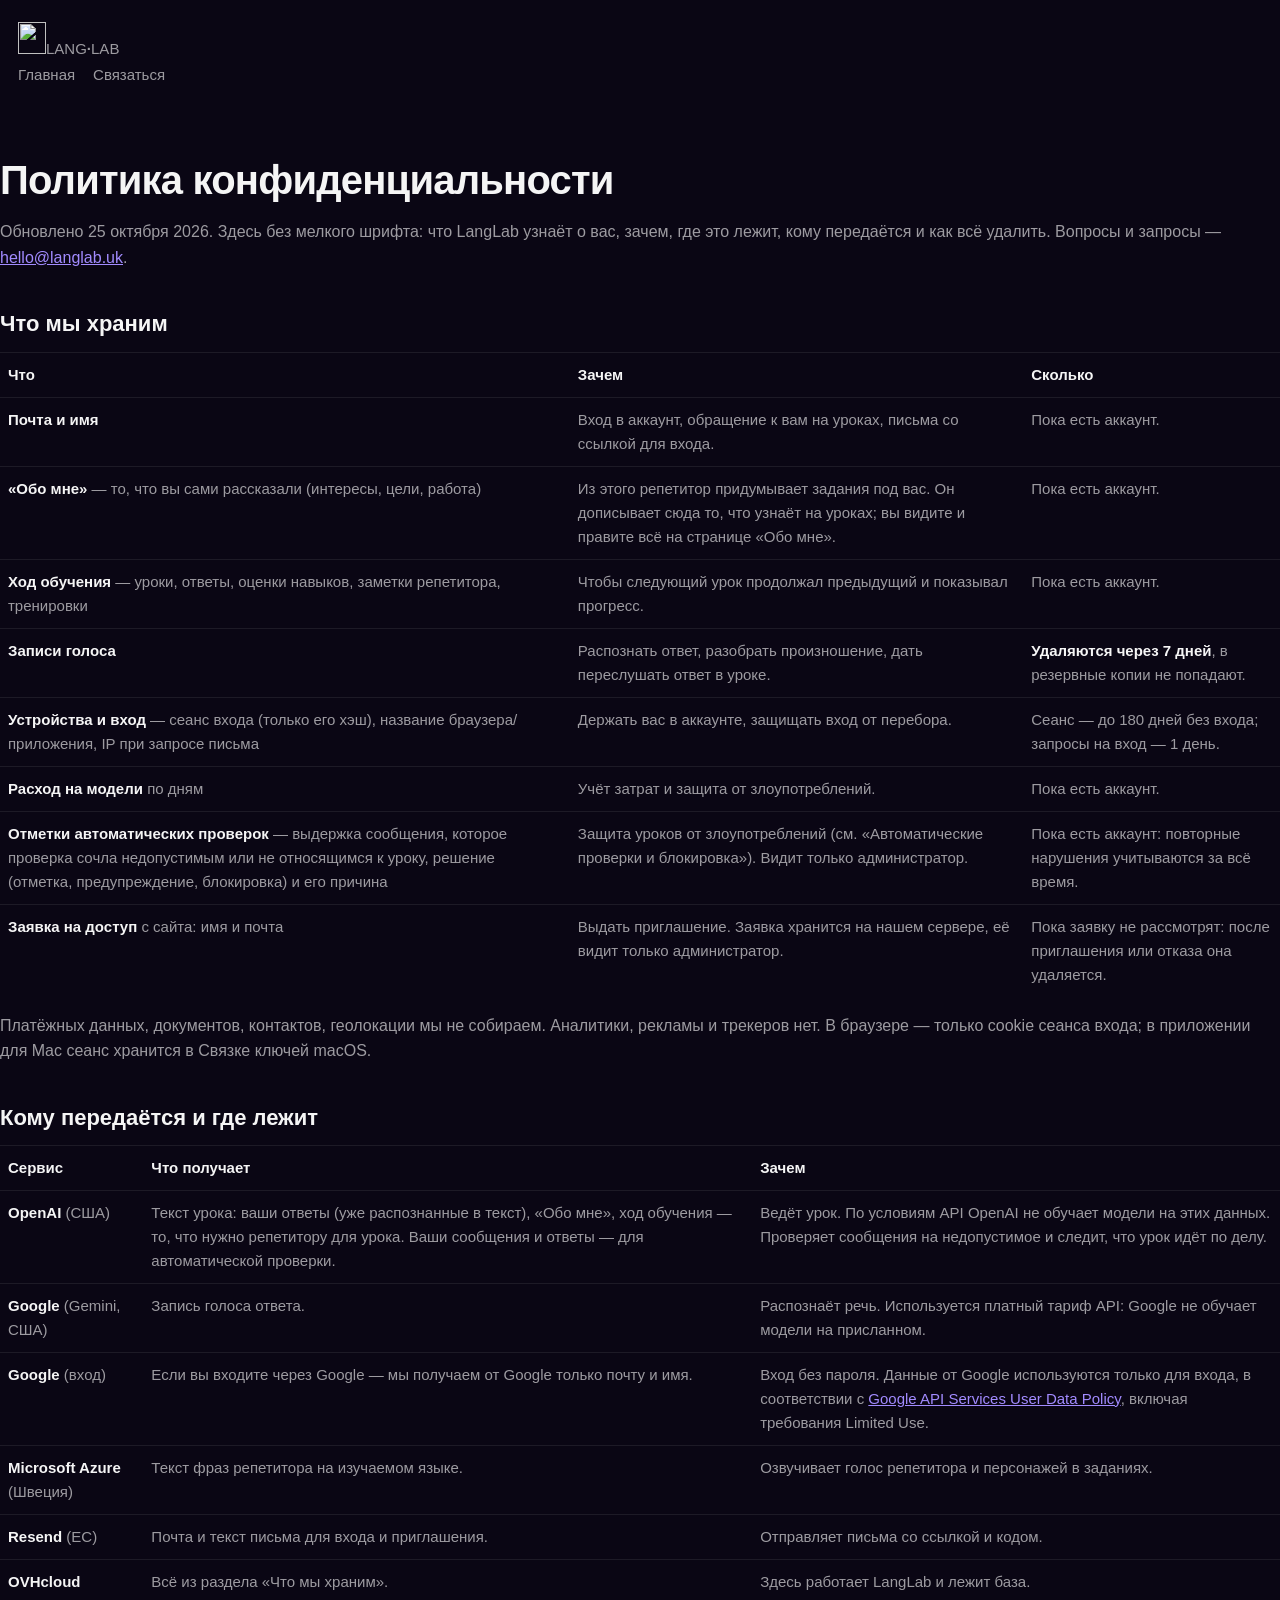
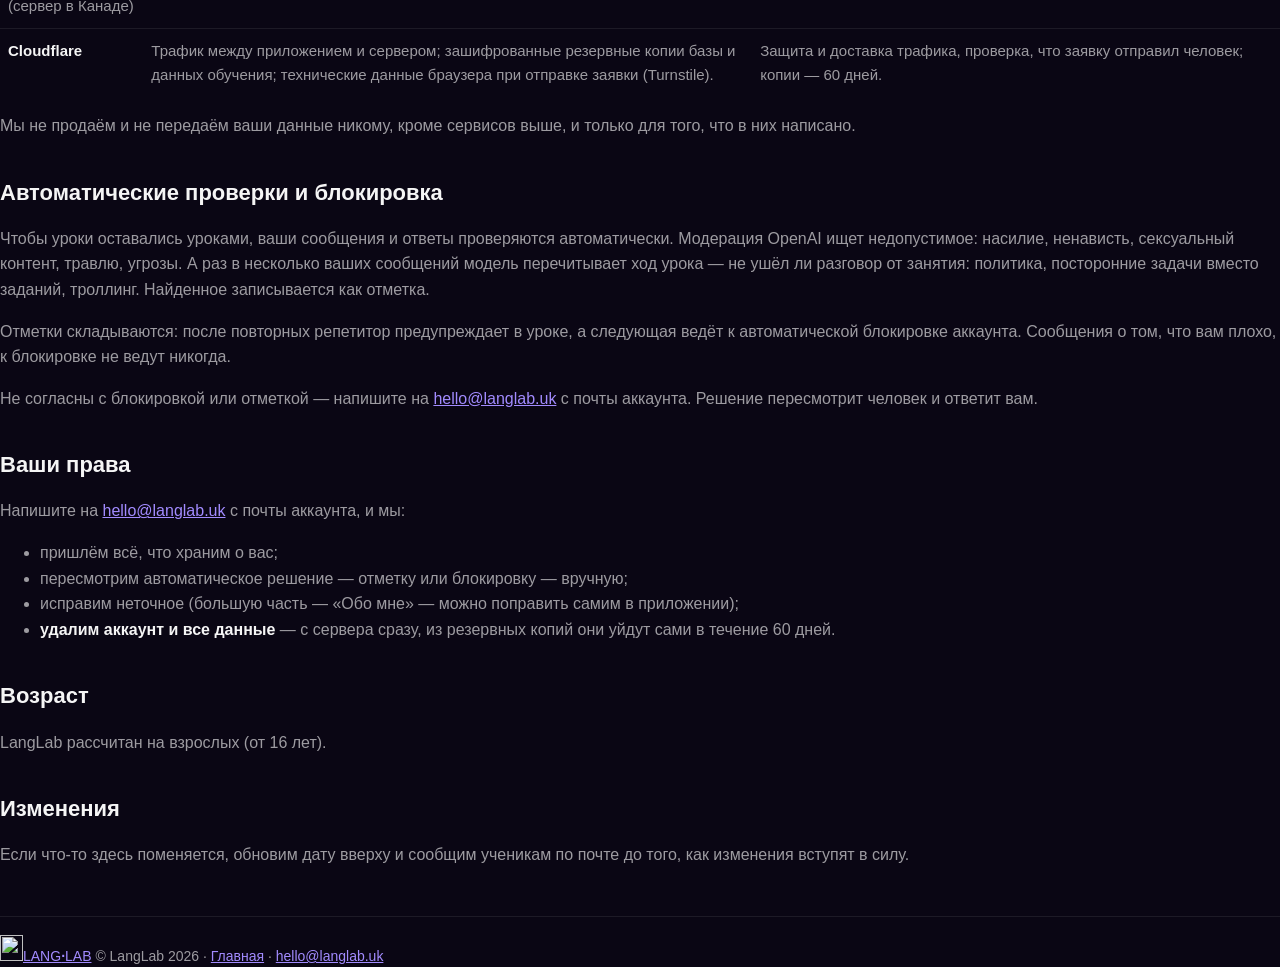
==== commit e8eb26bd: "LangLab — the registered trade mark — is the product's name everywhere a person sees it: letters, si" ====
--- a/site/privacy/index.html
+++ b/site/privacy/index.html
@@ -4,9 +4,11 @@
 <meta charset="utf-8">
 <meta name="viewport" content="width=device-width, initial-scale=1">
 <title>Политика конфиденциальности — LangLab</title>
-<meta name="description" content="Что Language Lab хранит о вас, кому передаёт и как всё удалить.">
+<meta name="description" content="Что LangLab хранит о вас, кому передаёт и как всё удалить.">
 <meta name="theme-color" content="#f4e8dc">
 <link rel="icon" href="/favicon.svg" type="image/svg+xml">
+<link rel="icon" href="/favicon-32.png" sizes="32x32" type="image/png">
+<link rel="apple-touch-icon" href="/apple-touch-icon.png">
 <link rel="preload" href="/fonts/golos-cyrillic.woff2" as="font" type="font/woff2" crossorigin>
 <link rel="stylesheet" href="/style.css">
 </head>
@@ -20,7 +22,7 @@
 <main class="doc">
 
 <h1>Политика конфиденциальности</h1>
-<p>Обновлено 25 октября 2026. Здесь без мелкого шрифта: что Language Lab узнаёт о вас, зачем, где это лежит, кому
+<p>Обновлено 25 октября 2026. Здесь без мелкого шрифта: что LangLab узнаёт о вас, зачем, где это лежит, кому
 передаётся и как всё удалить. Вопросы и запросы — <a href="mailto:hello@langlab.uk">hello@langlab.uk</a>.</p>
 
 <h2>Что мы храним</h2>
@@ -46,7 +48,7 @@
 <tr><td><strong>Google</strong> (вход)</td><td>Если вы входите через Google — мы получаем от Google только почту и имя.</td><td>Вход без пароля. Данные от Google используются только для входа, в соответствии с <a href="https://developers.google.com/terms/api-services-user-data-policy">Google API Services User Data Policy</a>, включая требования Limited Use.</td></tr>
 <tr><td><strong>Microsoft Azure</strong> (Швеция)</td><td>Текст фраз репетитора на изучаемом языке.</td><td>Озвучивает голос репетитора и персонажей в заданиях.</td></tr>
 <tr><td><strong>Resend</strong> (ЕС)</td><td>Почта и текст письма для входа и приглашения.</td><td>Отправляет письма со ссылкой и кодом.</td></tr>
-<tr><td><strong>OVHcloud</strong> (сервер в Канаде)</td><td>Всё из раздела «Что мы храним».</td><td>Здесь работает Language Lab и лежит база.</td></tr>
+<tr><td><strong>OVHcloud</strong> (сервер в Канаде)</td><td>Всё из раздела «Что мы храним».</td><td>Здесь работает LangLab и лежит база.</td></tr>
 <tr><td><strong>Cloudflare</strong></td><td>Трафик между приложением и сервером; зашифрованные резервные копии базы и данных обучения; технические данные браузера при отправке заявки (Turnstile).</td><td>Защита и доставка трафика, проверка, что заявку отправил человек; копии — 60 дней.</td></tr>
 </table></div>
 <p>Мы не продаём и не передаём ваши данные никому, кроме сервисов выше, и только для того, что в них написано.</p>
@@ -70,7 +72,7 @@
 </ul>
 
 <h2>Возраст</h2>
-<p>Language Lab рассчитан на взрослых (от 16 лет).</p>
+<p>LangLab рассчитан на взрослых (от 16 лет).</p>
 
 <h2>Изменения</h2>
 <p>Если что-то здесь поменяется, обновим дату вверху и сообщим ученикам по почте до того, как изменения вступят в силу.</p>
